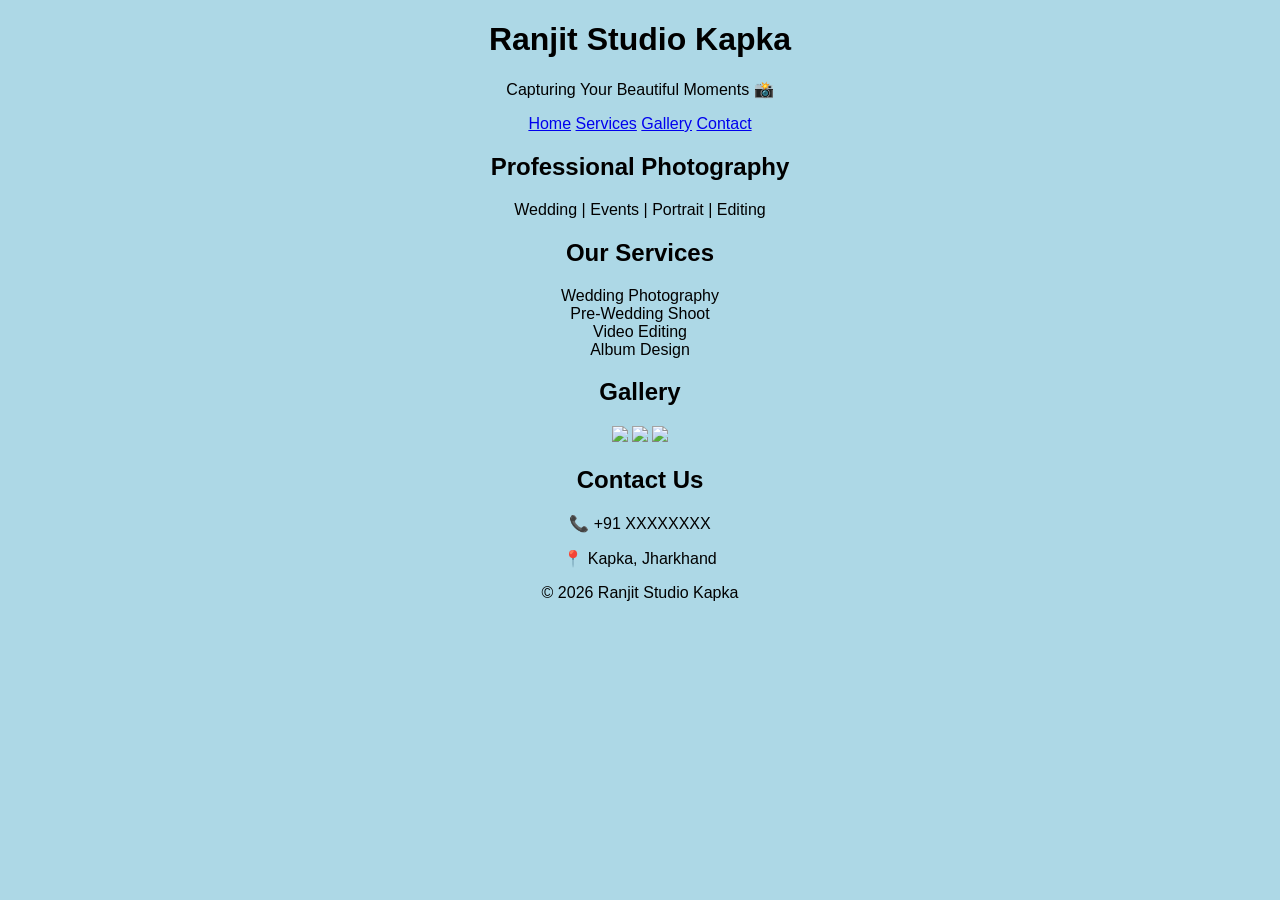
==== index.html @ a88b3a54 "Update index.html" ====
<!DOCTYPE html>
<html lang="en">
<head>
    <meta charset="UTF-8">
    <meta name="viewport" content="width=device-width, initial-scale=1.0">
    <title>Ranjit Studio Kapka</title>
    <link rel="stylesheet" href="style.css">
</head>
<body>

<header>
    <h1>Ranjit Studio Kapka</h1>
    <p>Capturing Your Beautiful Moments 📸</p>
</header>

<nav>
    <a href="#">Home</a>
    <a href="#services">Services</a>
    <a href="#gallery">Gallery</a>
    <a href="#contact">Contact</a>
</nav>

<section class="hero">
    <h2>Professional Photography</h2>
    <p>Wedding | Events | Portrait | Editing</p>
</section>

<section id="services">
    <h2>Our Services</h2>
    <div class="cards">
        <div class="card">Wedding Photography</div>
        <div class="card">Pre-Wedding Shoot</div>
        <div class="card">Video Editing</div>
        <div class="card">Album Design</div>
    </div>
</section>

<section id="gallery">
    <h2>Gallery</h2>
    <div class="gallery">
        <img src="https://via.placeholder.com/300">
        <img src="https://via.placeholder.com/300">
        <img src="https://via.placeholder.com/300">
    </div>
</section>

<section id="contact">
    <h2>Contact Us</h2>
    <p>📞 +91 XXXXXXXX</p>
    <p>📍 Kapka, Jharkhand</p>
</section>

<footer>
    <p>© 2026 Ranjit Studio Kapka</p>
</footer>

</body>
</html>
---- style.css ----
body {
    background-color: lightblue;
    text-align: center;
    font-family: Arial;
}
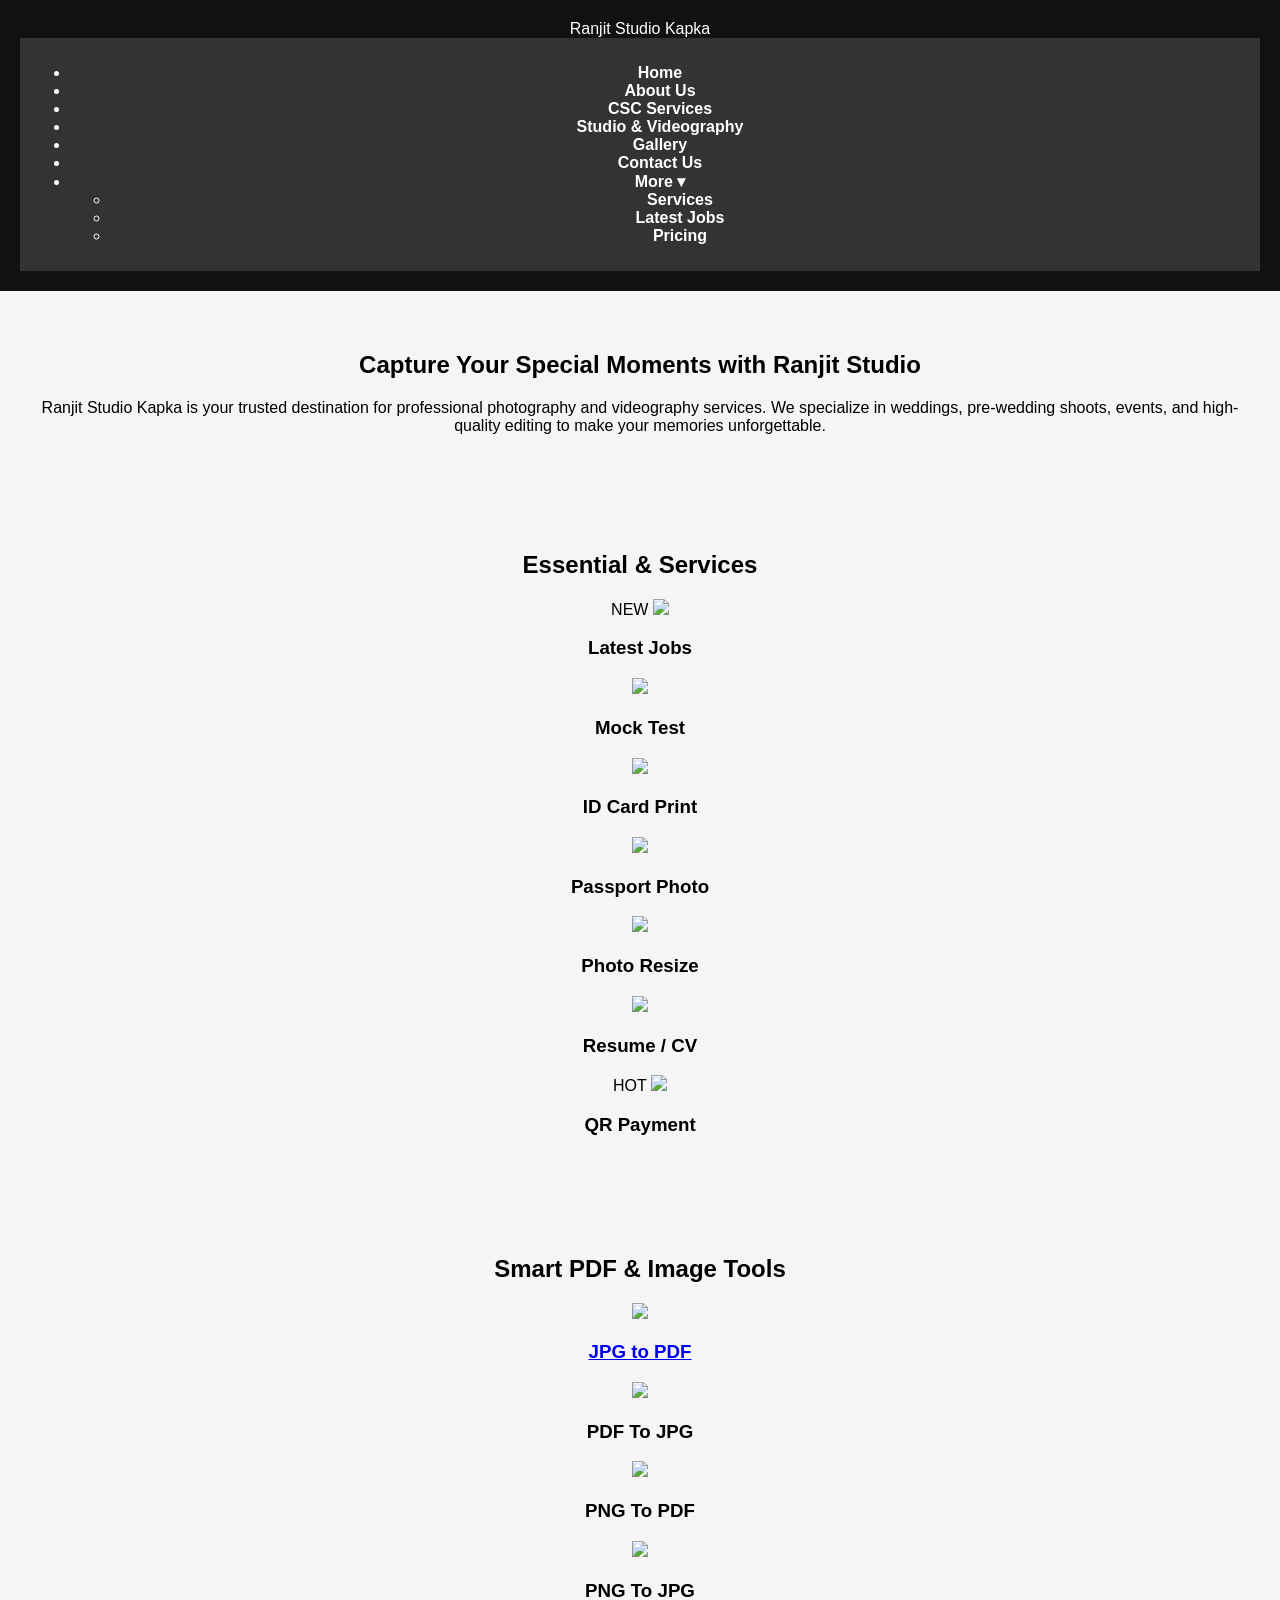
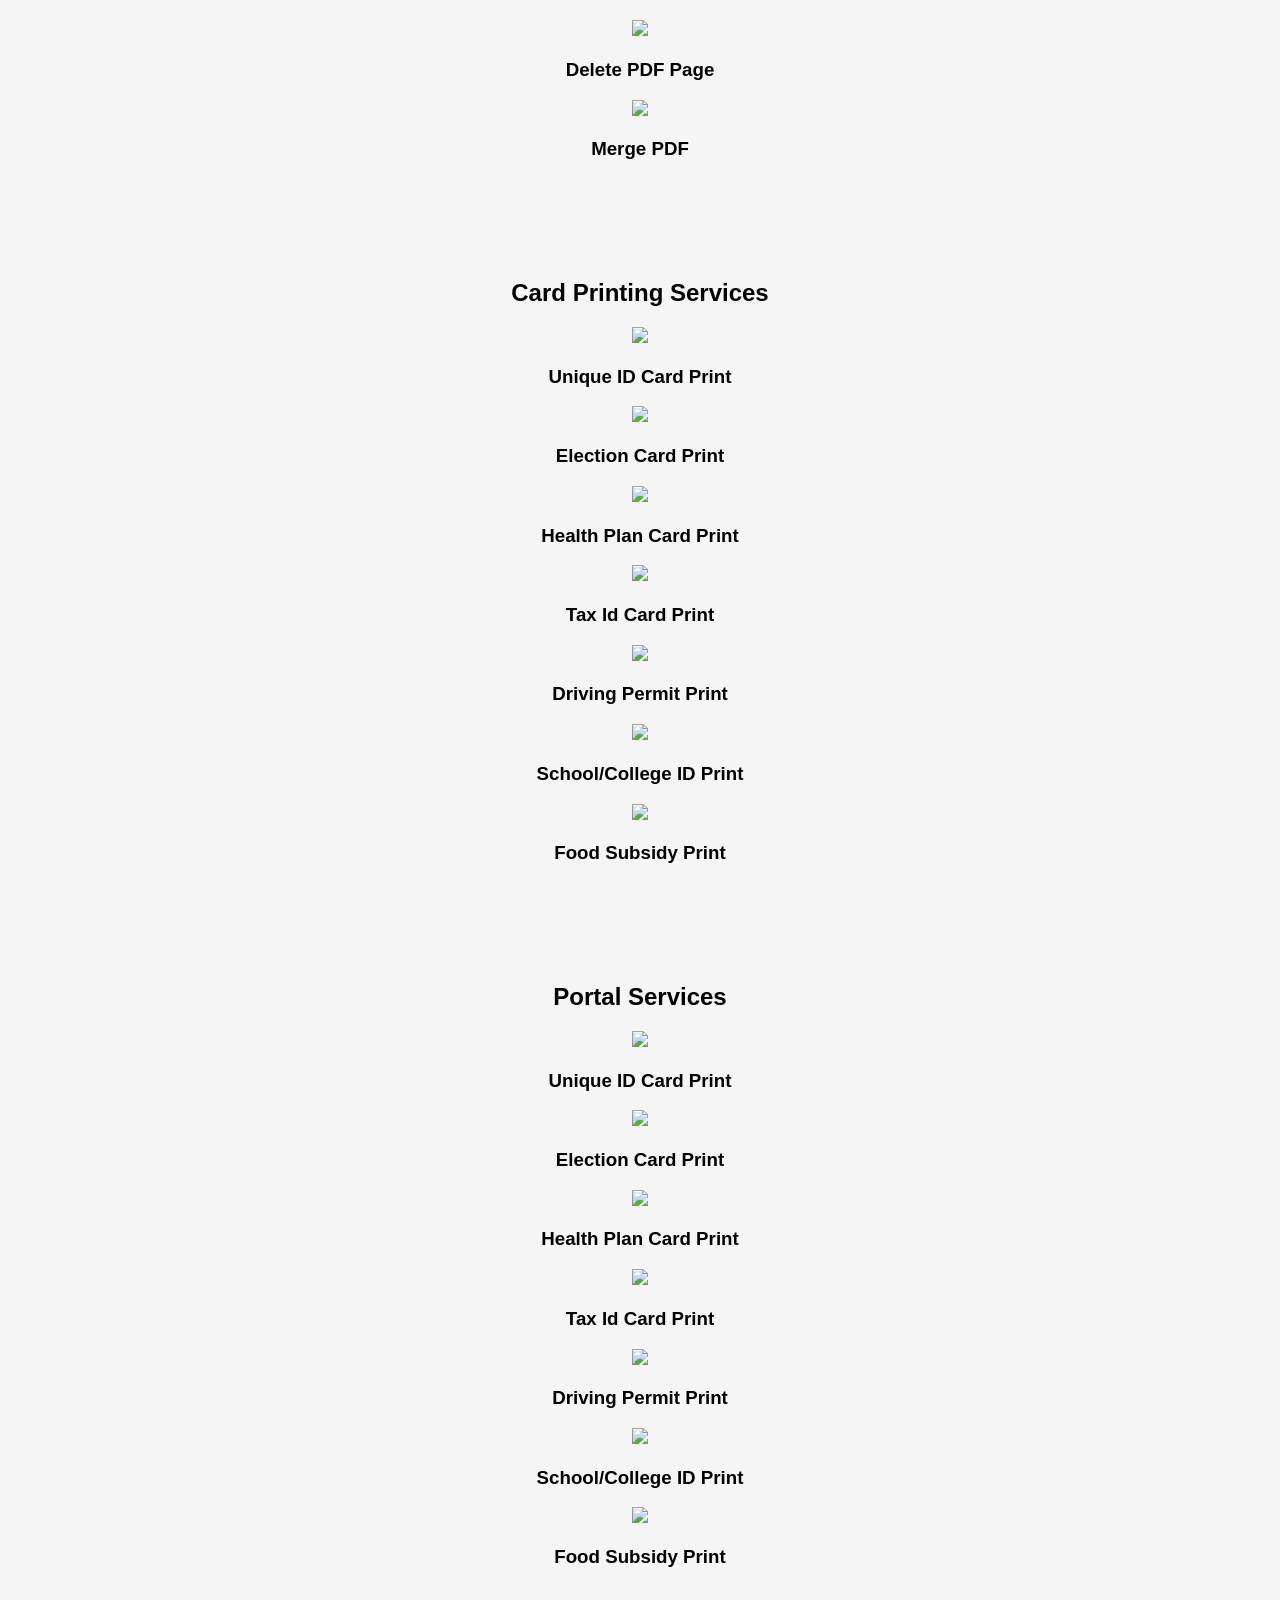
==== commit 0a01c065: "Update index.html" ====
--- a/index.html
+++ b/index.html
@@ -1,58 +1,223 @@
 <!DOCTYPE html>
 <html lang="en">
+
 <head>
     <meta charset="UTF-8">
     <meta name="viewport" content="width=device-width, initial-scale=1.0">
-    <title>Ranjit Studio Kapka</title>
+    <title>Navbar</title>
     <link rel="stylesheet" href="style.css">
 </head>
+
 <body>
 
-<header>
-    <h1>Ranjit Studio Kapka</h1>
-    <p>Capturing Your Beautiful Moments 📸</p>
-</header>
-
-<nav>
-    <a href="#">Home</a>
-    <a href="#services">Services</a>
-    <a href="#gallery">Gallery</a>
-    <a href="#contact">Contact</a>
-</nav>
-
-<section class="hero">
-    <h2>Professional Photography</h2>
-    <p>Wedding | Events | Portrait | Editing</p>
-</section>
-
-<section id="services">
-    <h2>Our Services</h2>
-    <div class="cards">
-        <div class="card">Wedding Photography</div>
-        <div class="card">Pre-Wedding Shoot</div>
-        <div class="card">Video Editing</div>
-        <div class="card">Album Design</div>
-    </div>
-</section>
-
-<section id="gallery">
-    <h2>Gallery</h2>
-    <div class="gallery">
-        <img src="https://via.placeholder.com/300">
-        <img src="https://via.placeholder.com/300">
-        <img src="https://via.placeholder.com/300">
-    </div>
-</section>
-
-<section id="contact">
-    <h2>Contact Us</h2>
-    <p>📞 +91 XXXXXXXX</p>
-    <p>📍 Kapka, Jharkhand</p>
-</section>
-
-<footer>
-    <p>© 2026 Ranjit Studio Kapka</p>
-</footer>
+    <header class="navbar">
+        <div class="logo">Ranjit Studio Kapka</div>
+
+        <nav>
+            <ul>
+                <li><a href="#">Home</a></li>
+                <li><a href="#">About Us</a></li>
+                <li><a href="#">CSC Services</a></li>
+                <li><a href="#">Studio & Videography</a></li>
+                <li><a href="#">Gallery</a></li>
+                <li><a href="#">Contact Us</a></li>
+
+                <li class="dropdown">
+                    <a href="#">More ▾</a>
+                    <ul class="dropdown-menu">
+                        <li><a href="#">Services</a></li>
+                        <li><a href="#">Latest Jobs</a></li>
+                        <li><a href="#">Pricing</a></li>
+                    </ul>
+                </li>
+            </ul>
+        </nav>
+
+    </header>
+    <section class="hero-box">
+        <div class="hero-content">
+            <h1>Capture Your Special Moments with Ranjit Studio</h1>
+            <p>
+                Ranjit Studio Kapka is your trusted destination for professional photography
+                and videography services. We specialize in weddings, pre-wedding shoots,
+                events, and high-quality editing to make your memories unforgettable.
+            </p>
+        </div>
+    </section>
+
+    <section class="services">
+        <h2>Essential & Services</h2>
+
+        <div class="service-container">
+
+            <div class="service-card">
+                <span class="tag new">NEW</span>
+                <img src="https://img.icons8.com/color/96/job.png" />
+                <h3>Latest Jobs</h3>
+            </div>
+
+            <div class="service-card">
+                <img src="https://img.icons8.com/color/96/job.png" />
+                <h3>Mock Test</h3>
+            </div>
+
+            <div class="service-card">
+                <img src="https://img.icons8.com/color/96/print.png" />
+                <h3>ID Card Print</h3>
+            </div>
+
+            <div class="service-card">
+                <img src="https://img.icons8.com/color/96/passport.png" />
+                <h3>Passport Photo</h3>
+            </div>
+
+            <div class="service-card">
+                <img src="https://img.icons8.com/color/96/image.png" />
+                <h3>Photo Resize</h3>
+            </div>
+
+            <div class="service-card">
+                <img src="https://img.icons8.com/color/96/resume.png" />
+                <h3>Resume / CV</h3>
+            </div>
+
+            <div class="service-card">
+                <span class="tag hot">HOT</span>
+                <img src="https://img.icons8.com/color/96/qr-code.png" />
+                <h3>QR Payment</h3>
+            </div>
+
+        </div>
+    </section>
+
+    <section class="tools">
+        <h2>Smart PDF & Image Tools</h2>
+
+        <div class="tool-container">
+
+            <div class="tool-card">
+                <a href="convert/jpg-to-pdf.html">
+                    <img src="https://img.icons8.com/color/96/pdf.png">
+                    <h3>JPG to PDF</h3>
+                </a>
+            </div>
+
+            <div class="tool-card">
+                <img src="https://img.icons8.com/color/96/pdf.png" />
+                <h3>PDF To JPG</h3>
+            </div>
+
+            <div class="tool-card">
+                <img src="https://img.icons8.com/color/96/png.png" />
+                <h3>PNG To PDF</h3>
+            </div>
+
+            <div class="tool-card">
+                <img src="https://img.icons8.com/color/96/image.png" />
+                <h3>PNG To JPG</h3>
+            </div>
+
+            <div class="tool-card">
+                <img src="https://img.icons8.com/color/96/delete.png" />
+                <h3>Delete PDF Page</h3>
+            </div>
+
+            <div class="tool-card">
+                <img src="https://img.icons8.com/color/96/merge.png" />
+                <h3>Merge PDF</h3>
+            </div>
+
+        </div>
+    </section>
+
+    <section class="tools">
+        <h2>Card Printing Services</h2>
+
+        <div class="tool-container">
+
+            <div class="tool-card">
+                <img src="https://img.icons8.com/color/96/identity-theft.png" />
+                <h3>Unique ID Card Print</h3>
+            </div>
+
+            <div class="tool-card">
+                <img src="https://img.icons8.com/color/96/elections.png" />
+                <h3>Election Card Print</h3>
+            </div>
+
+            <div class="tool-card">
+                <img src="https://img.icons8.com/color/96/health-book.png" />
+                <h3>Health Plan Card Print</h3>
+            </div>
+
+            <div class="tool-card">
+                <img src="https://img.icons8.com/color/96/tax.png" />
+                <h3>Tax Id Card Print</h3>
+            </div>
+
+            <div class="tool-card">
+                <img src="https://img.icons8.com/color/96/car.png" />
+                <h3>Driving Permit Print</h3>
+            </div>
+
+            <div class="tool-card">
+                <img src="https://img.icons8.com/color/96/student-male.png" />
+                <h3>School/College ID Print</h3>
+            </div>
+
+            <div class="tool-card">
+                <img src="https://img.icons8.com/color/96/food.png" />
+                <h3>Food Subsidy Print</h3>
+            </div>
+
+        </div>
+    </section>
+
+    <section class="tools">
+        <h2>Portal Services</h2>
+
+        <div class="tool-container">
+
+            <div class="tool-card">
+                <img src="https://img.icons8.com/color/96/identity-theft.png" />
+                <h3>Unique ID Card Print</h3>
+            </div>
+
+            <div class="tool-card">
+                <img src="https://img.icons8.com/color/96/elections.png" />
+                <h3>Election Card Print</h3>
+            </div>
+
+            <div class="tool-card">
+                <img src="https://img.icons8.com/color/96/health-book.png" />
+                <h3>Health Plan Card Print</h3>
+            </div>
+
+            <div class="tool-card">
+                <img src="https://img.icons8.com/color/96/tax.png" />
+                <h3>Tax Id Card Print</h3>
+            </div>
+
+            <div class="tool-card">
+                <img src="https://img.icons8.com/color/96/car.png" />
+                <h3>Driving Permit Print</h3>
+            </div>
+
+            <div class="tool-card">
+                <img src="https://img.icons8.com/color/96/student-male.png" />
+                <h3>School/College ID Print</h3>
+            </div>
+
+            <div class="tool-card">
+                <img src="https://img.icons8.com/color/96/food.png" />
+                <h3>Food Subsidy Print</h3>
+            </div>
+
+        </div>
+    </section>
+
+
 
 </body>
+
 </html>
--- a/style.css
+++ b/style.css
@@ -1,5 +1,72 @@
 body {
-    background-color: lightblue;
+    margin: 0;
+    font-family: Arial, sans-serif;
+    background: #f5f5f5;
+}
+
+header {
+    background: #111;
+    color: white;
     text-align: center;
-    font-family: Arial;
-}+    padding: 20px;
+}
+
+nav {
+    background: #333;
+    text-align: center;
+    padding: 10px;
+}
+
+nav a {
+    color: white;
+    margin: 10px;
+    text-decoration: none;
+    font-weight: bold;
+}
+
+.hero {
+    background: url('https://via.placeholder.com/1200x400') no-repeat center;
+    background-size: cover;
+    color: white;
+    text-align: center;
+    padding: 100px 20px;
+}
+
+section {
+    padding: 40px;
+    text-align: center;
+}
+
+.cards {
+    display: flex;
+    justify-content: center;
+    gap: 20px;
+    flex-wrap: wrap;
+}
+
+.card {
+    background: white;
+    padding: 20px;
+    width: 200px;
+    border-radius: 10px;
+    box-shadow: 0 5px 10px rgba(0,0,0,0.1);
+}
+
+.gallery {
+    display: flex;
+    justify-content: center;
+    gap: 15px;
+    flex-wrap: wrap;
+}
+
+.gallery img {
+    width: 300px;
+    border-radius: 10px;
+}
+
+footer {
+    background: black;
+    color: white;
+    text-align: center;
+    padding: 15px;
+}
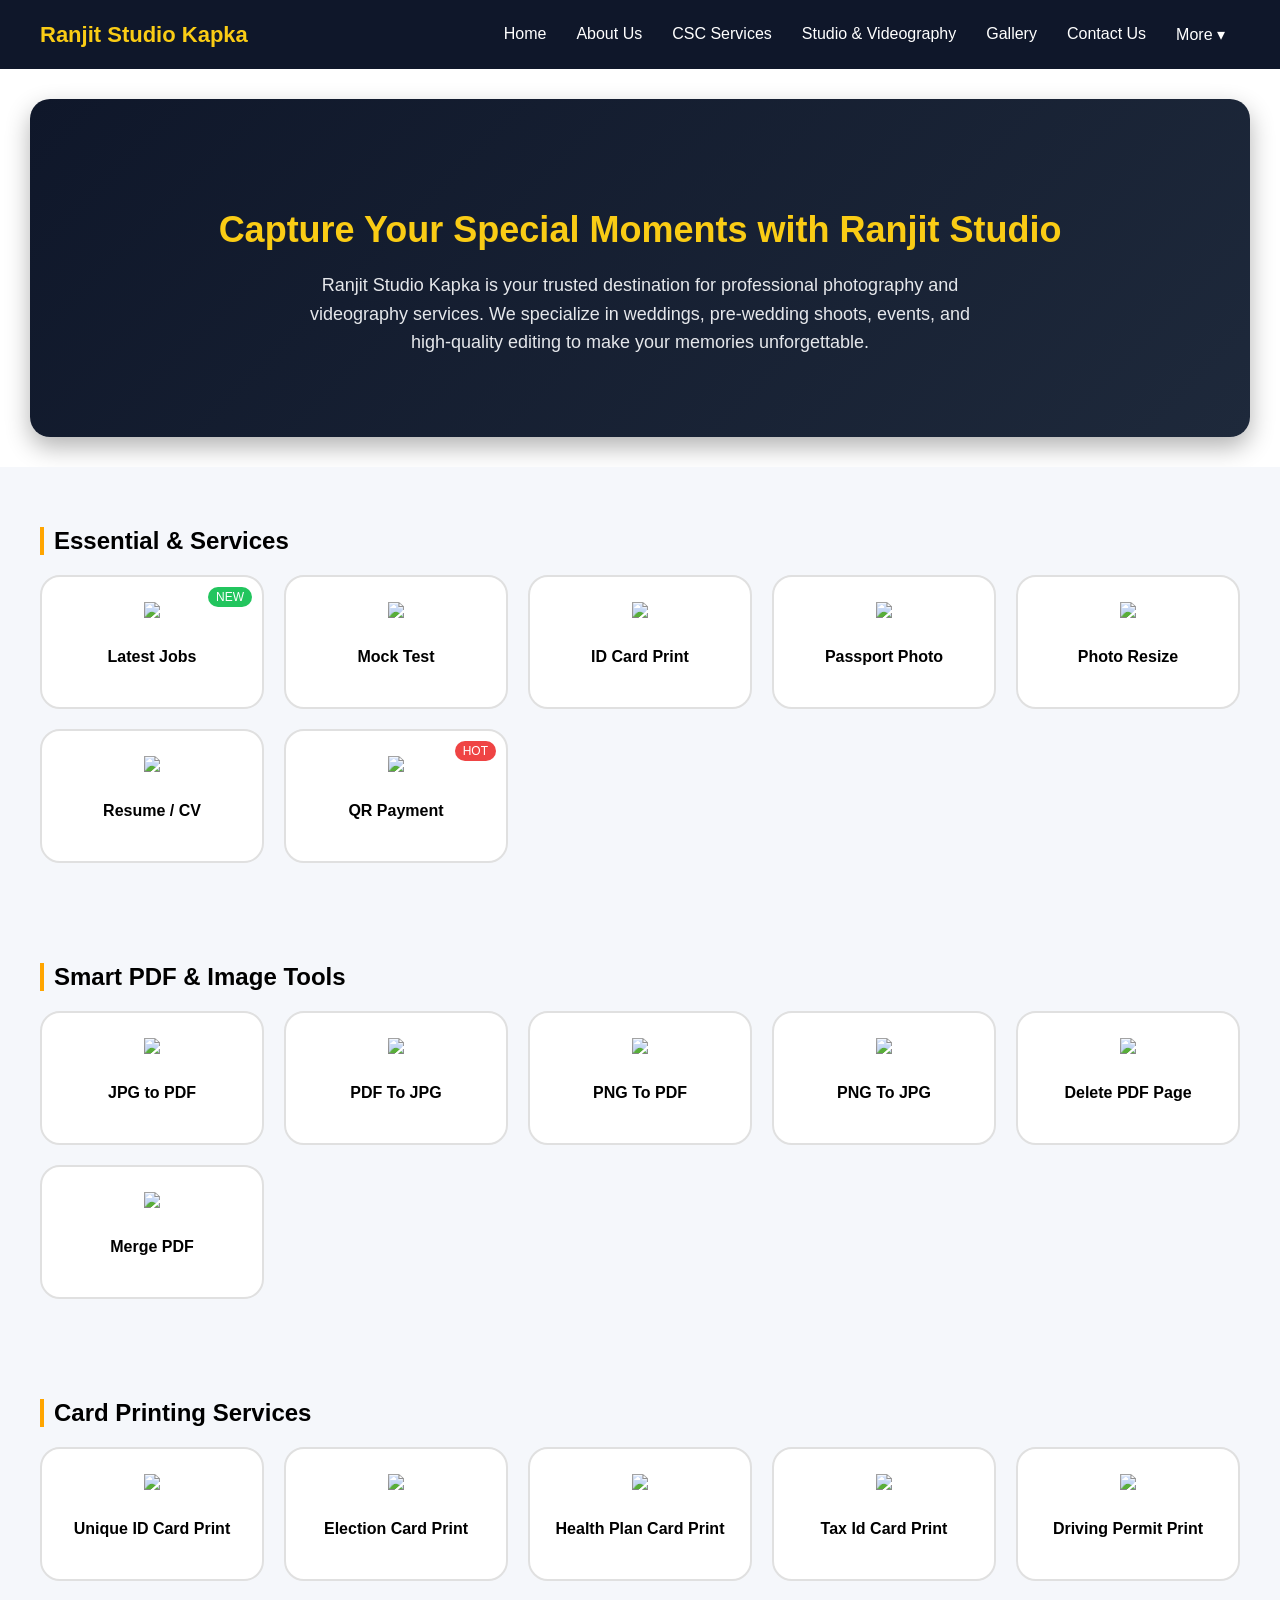
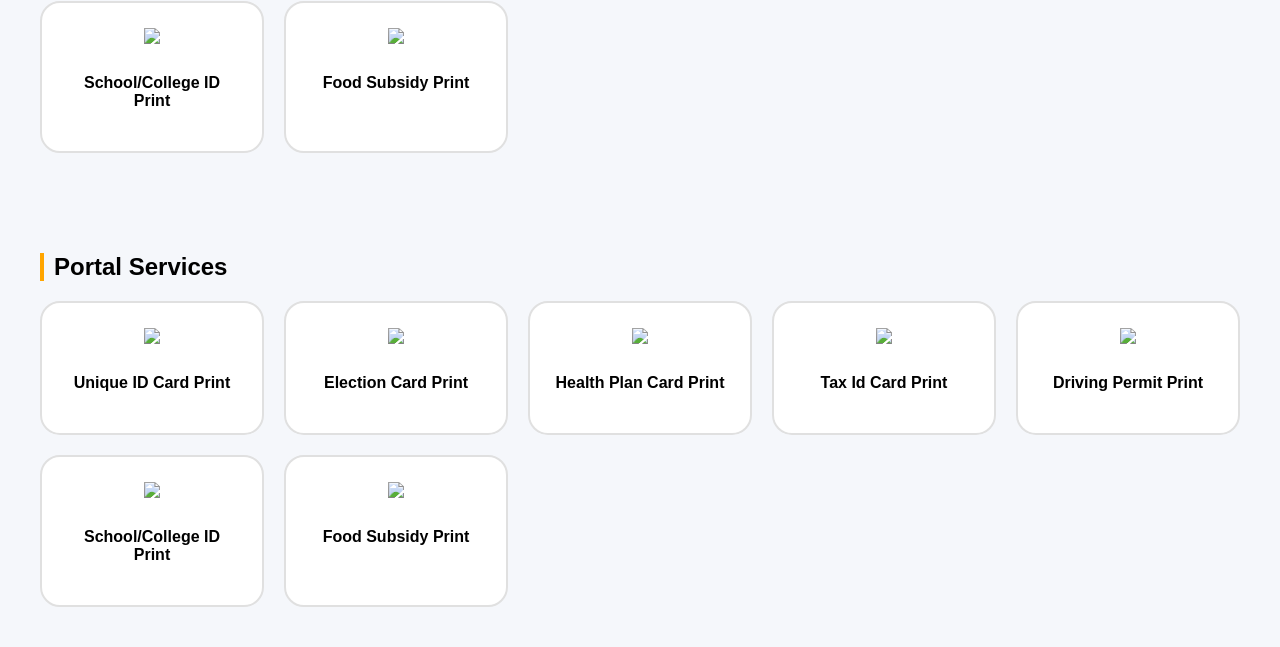
==== commit d910300e: "Update index.html" ====
--- a/index.html
+++ b/index.html
@@ -96,7 +96,7 @@
         <div class="tool-container">
 
             <div class="tool-card">
-                <a href="convert/jpg-to-pdf.html">
+                <a href="jpg-to-pdf.html">
                     <img src="https://img.icons8.com/color/96/pdf.png">
                     <h3>JPG to PDF</h3>
                 </a>
--- a/style.css
+++ b/style.css
@@ -1,72 +1,264 @@
 body {
     margin: 0;
     font-family: Arial, sans-serif;
-    background: #f5f5f5;
-}
-
-header {
-    background: #111;
+}
+
+/* NAVBAR */
+.navbar {
+    display: flex;
+    justify-content: space-between;
+    align-items: center;
+    background: #0f172a;
+    padding: 15px 40px;
+
+    position: sticky;
+    top: 0;
+    z-index: 1000;   /* 👈 IMPORTANT */
+}
+/* LOGO */
+.logo {
+    color: #facc15;
+    font-size: 22px;
+    font-weight: bold;
+}
+
+/* MENU */
+nav ul {
+    list-style: none;
+    display: flex;
+    margin: 0;
+    padding: 0;
+}
+
+nav ul li {
+    position: relative;
+}
+
+nav ul li a {
     color: white;
-    text-align: center;
-    padding: 20px;
-}
-
-nav {
-    background: #333;
-    text-align: center;
+    padding: 10px 15px;
+    text-decoration: none;
+    display: block;
+}
+
+nav ul li a:hover {
+    color: #facc15;
+}
+
+/* DROPDOWN */
+.dropdown-menu {
+    display: none;
+    position: absolute;
+    background: #1e293b;
+    top: 40px;
+    min-width: 150px;
+}
+
+.dropdown-menu li a {
     padding: 10px;
 }
 
-nav a {
+.dropdown:hover .dropdown-menu {
+    display: block;
+}
+
+/* HERO BOX */
+.hero-box {
+    background: linear-gradient(135deg, #0f172a, #1e293b);
     color: white;
-    margin: 10px;
+    text-align: center;
+
+    margin: 30px;              /* 👈 sab side se gap */
+    padding: 80px 20px;
+
+    border-radius: 20px;       /* 👈 rounded corners */
+    box-shadow: 0 10px 25px rgba(0,0,0,0.3);  /* 👈 premium shadow */
+}
+
+/* TEXT */
+.hero-content h1 {
+    font-size: 36px;
+    margin-bottom: 20px;
+    color: #facc15;
+}
+
+.hero-content p {
+    font-size: 18px;
+    max-width: 700px;
+    margin: auto;
+    line-height: 1.6;
+    color: #e5e7eb;
+}
+
+.services {
+    padding: 40px;
+    background: #f5f7fb;
+}
+
+.services h2 {
+    margin-bottom: 20px;
+    font-size: 24px;
+    border-left: 4px solid orange;
+    padding-left: 10px;
+}
+
+/* GRID */
+.service-container {
+    display: grid;
+    grid-template-columns: repeat(auto-fit, minmax(186px, 1fr));
+    gap: 20px;
+}
+
+/* CARD */
+.service-card {
+    background: white;
+    padding: 25px;
+    text-align: center;
+    border-radius: 20px;
+    position: relative;
+    border: 2px solid #e0e0e0;
+    transition: 0.3s;
+}
+
+.service-card:hover {
+    transform: translateY(-5px);
+    border-color: #22c55e;
+}
+
+/* ICON */
+.service-card img {
+    width: 60px;
+    margin-bottom: 10px;
+}
+
+/* TEXT */
+.service-card h3 {
+    font-size: 16px;
+}
+
+/* TAGS */
+.tag {
+    position: absolute;
+    top: 10px;
+    right: 10px;
+    padding: 3px 8px;
+    font-size: 12px;
+    border-radius: 10px;
+    color: white;
+}
+
+.tag.new {
+    background: #22c55e;
+}
+
+.tag.hot {
+    background: #ef4444;
+}
+
+/* TOOLS SECTION */
+.tools {
+    padding: 40px;
+    background: #f5f7fb;
+}
+
+.tools h2 {
+    margin-bottom: 20px;
+    font-size: 24px;
+    border-left: 4px solid orange;
+    padding-left: 10px;
+    
+}
+
+/* GRID */
+.tool-container {
+    display: grid;
+    grid-template-columns: repeat(auto-fit, minmax(186px, 1fr));
+    gap: 20px;
+}
+
+/* CARD */
+.tool-card {
+    background: white;
+    padding: 25px;
+    text-align: center;
+    border-radius: 20px;
+    border: 2px solid #e0e0e0; /* orange border */
+    transition: 0.3s;
+}
+
+
+/* HOVER EFFECT */
+.tool-card:hover {
+    transform: translateY(-5px);
+    background: #fff7ed;
+    border-color: #22c55e;
+}
+
+/* ICON */
+.tool-card img {
+    width: 60px;
+    margin-bottom: 10px;
+}
+
+/* TEXT */
+.tool-card h3 {
+    font-size: 16px;
+}
+
+/* SECTION */
+.portal {
+    padding: 30px;
+    background: #f1f5f9;
+}
+
+.portal h2 {
+    font-size: 20px;
+    margin-bottom: 20px;
+    border-left: 4px solid red;
+    padding-left: 10px;
+}
+
+/* GRID */
+.portal-container {
+    display: grid;
+    grid-template-columns: repeat(auto-fit, minmax(130px, 1fr));
+    gap: 15px;
+}
+
+/* CARD */
+.portal-card {
+    background: #fff;
+    padding: 12px;
+    text-align: center;
+    border-radius: 12px;
+    border: 1.5px solid #22c55e; /* green border */
+    transition: 0.3s;
+}
+
+/* HOVER */
+.portal-card:hover {
+    transform: translateY(-3px);
+    background: #f0fdf4;
+}
+
+/* ICON */
+.portal-card img {
+    width: 35px;
+    margin-bottom: 8px;
+}
+
+/* TEXT */
+.portal-card p {
+    font-size: 12px;
+}
+
+/* LINK STYLE FOR TOOL CARD */
+.tool-card a {
+    text-decoration: none; /* underline hata dega */
+    color: inherit;         /* parent ka color lega, blue nahi dikhega */
+    display: block;         /* poora card clickable ho jaye */
+}
+
+.tool-card a:hover {
     text-decoration: none;
-    font-weight: bold;
-}
-
-.hero {
-    background: url('https://via.placeholder.com/1200x400') no-repeat center;
-    background-size: cover;
-    color: white;
-    text-align: center;
-    padding: 100px 20px;
-}
-
-section {
-    padding: 40px;
-    text-align: center;
-}
-
-.cards {
-    display: flex;
-    justify-content: center;
-    gap: 20px;
-    flex-wrap: wrap;
-}
-
-.card {
-    background: white;
-    padding: 20px;
-    width: 200px;
-    border-radius: 10px;
-    box-shadow: 0 5px 10px rgba(0,0,0,0.1);
-}
-
-.gallery {
-    display: flex;
-    justify-content: center;
-    gap: 15px;
-    flex-wrap: wrap;
-}
-
-.gallery img {
-    width: 300px;
-    border-radius: 10px;
-}
-
-footer {
-    background: black;
-    color: white;
-    text-align: center;
-    padding: 15px;
-}
+}
